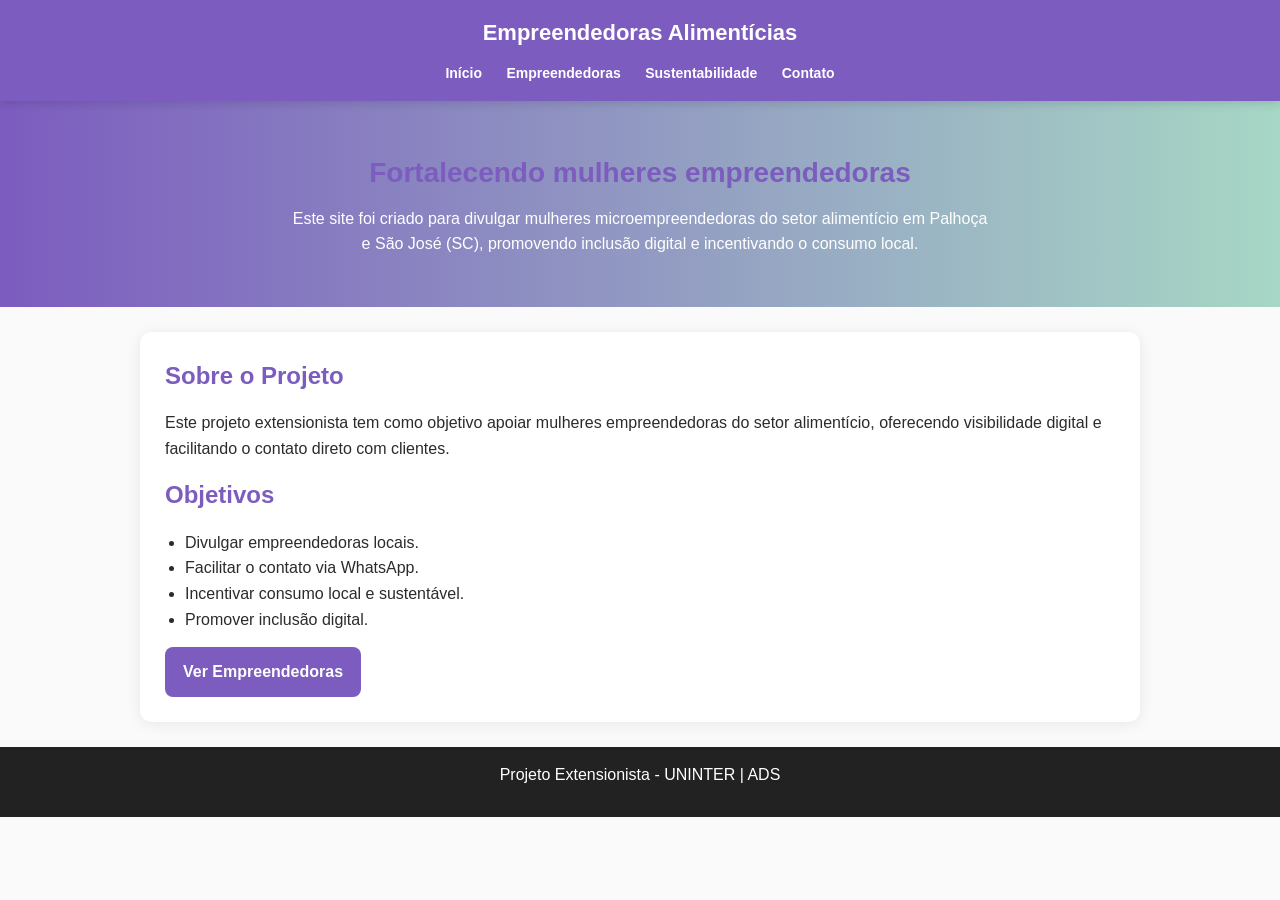
==== index.html @ 8522b063 "Começando o trabalho final da faculdade de ADS, atividade extensionista, parte final." ====
<!DOCTYPE html>
<!-- Declaração do HTML5 -->

<html lang="pt-BR">
<!-- Define o idioma do site como português do Brasil -->

<head>
    <meta charset="UTF-8">
    <!-- Permite caracteres especiais como ç, ã, é -->

    <meta name="viewport" content="width=device-width, initial-scale=1.0">
    <!-- Responsividade: adapta o site para celular -->

    <title>Empreendedoras Alimentícias</title>
    <!-- Título exibido na aba do navegador -->

    <link rel="stylesheet" href="css/style.css">
    <!-- Importa o arquivo CSS principal -->
</head>

<body>
    <!-- Corpo do site -->

    <!-- ======================================================
         CABEÇALHO DO SITE (HEADER)
         Contém o nome do site e o menu de navegação
    ======================================================= -->
    <header>
        <h1>Empreendedoras Alimentícias</h1>

        <nav>
            <!-- Links para navegar entre as páginas -->
            <a href="index.html">Início</a>
            <a href="empreendedoras.html">Empreendedoras</a>
            <a href="sustentabilidade.html">Sustentabilidade</a>
            <a href="contato.html">Contato</a>
        </nav>
    </header>

    <!-- ======================================================
         BANNER PRINCIPAL
         Seção inicial com destaque visual
    ======================================================= -->
    <section class="banner">
        <h2>Fortalecendo mulheres empreendedoras</h2>

        <p>
            Este site foi criado para divulgar mulheres microempreendedoras do setor alimentício em Palhoça e São José (SC),
            promovendo inclusão digital e incentivando o consumo local.
        </p>
    </section>

    <!-- ======================================================
         CONTEÚDO PRINCIPAL
         Container branco central com informações do projeto
    ======================================================= -->
    <main class="container">

        <h2>Sobre o Projeto</h2>

        <p>
            Este projeto extensionista tem como objetivo apoiar mulheres empreendedoras do setor alimentício,
            oferecendo visibilidade digital e facilitando o contato direto com clientes.
        </p>

        <h2>Objetivos</h2>

        <ul>
            <li>Divulgar empreendedoras locais.</li>
            <li>Facilitar o contato via WhatsApp.</li>
            <li>Incentivar consumo local e sustentável.</li>
            <li>Promover inclusão digital.</li>
        </ul>

        <!-- Botão que leva para a página de empreendedoras -->
        <a class="button" href="empreendedoras.html">
            Ver Empreendedoras
        </a>

    </main>

    <!-- ======================================================
         RODAPÉ
    ======================================================= -->
    <footer>
        <p>Projeto Extensionista - UNINTER | ADS</p>
    </footer>

    <!-- ======================================================
         BOTÃO VOLTAR AO TOPO
         Controlado pelo JavaScript
    ======================================================= -->
    <button id="btnTopo">↑</button>

    <!-- Importa o JavaScript do projeto -->
    <script src="js/script.js"></script>

</body>

</html>
---- css/style.css ----
/* ======================================================
   ARQUIVO: style.css
   PROJETO: Empreendedoras Alimentícias
   OBJETIVO: Definir layout, cores e responsividade do site
   TEMA: Clean / Pastel Feminino (Lilás + Menta)
====================================================== */


/* ======================================================
   1) RESET GLOBAL
====================================================== */
* {
    margin: 0;
    padding: 0;
    box-sizing: border-box;
}


/* ======================================================
   2) ESTILO GERAL DO SITE (BODY)
====================================================== */
body {
    font-family: Arial, sans-serif;
    background-color: #FAFAFA; /* fundo claro */
    color: #2B2B2B; /* texto escuro para boa leitura */
    line-height: 1.6;
}


/* ======================================================
   3) CABEÇALHO (HEADER) E MENU (NAV)
====================================================== */
header {
    background-color: #7C5CBF; /* lilás elegante */
    padding: 15px 20px;

    position: sticky;
    top: 0;
    z-index: 1000;

    box-shadow: 0px 2px 10px rgba(0,0,0,0.15);
}

header h1 {
    text-align: center;
    color: white;
    font-size: 22px;
    margin-bottom: 10px;
}

nav {
    text-align: center;
}

nav a {
    color: white;
    text-decoration: none;
    font-weight: bold;
    margin: 0 10px;
    font-size: 14px;
}

nav a:hover {
    text-decoration: underline;
}


/* ======================================================
   4) BANNER PRINCIPAL
====================================================== */
.banner {
    background: linear-gradient(to right, #7C5CBF, #A7D7C5); /* lilás + menta */
    padding: 50px 20px;
    text-align: center;
    color: white;
}

.banner h2 {
    font-size: 28px;
    margin-bottom: 10px;
}

.banner p {
    font-size: 16px;
    max-width: 700px;
    margin: auto;
}


/* ======================================================
   5) CONTAINER PADRÃO
====================================================== */
.container {
    width: 90%;
    max-width: 1000px;
    margin: 25px auto;
    background: white;
    padding: 25px;
    border-radius: 12px;

    box-shadow: 0px 2px 15px rgba(0,0,0,0.08);
}


/* ======================================================
   6) TIPOGRAFIA PADRÃO
====================================================== */
h2 {
    margin-bottom: 15px;
    color: #7C5CBF; /* lilás */
}

p {
    margin-bottom: 15px;
}

ul {
    margin-left: 20px;
    margin-bottom: 15px;
}


/* ======================================================
   7) BOTÕES PADRÃO
====================================================== */
.button {
    display: inline-block;
    background-color: #7C5CBF; /* lilás */
    color: white;
    padding: 12px 18px;
    border-radius: 8px;
    text-decoration: none;
    font-weight: bold;
    transition: 0.3s;
}

.button:hover {
    background-color: #5f44a0; /* lilás mais escuro */
    transform: scale(1.03);
}


/* ======================================================
   8) CARDS DE EMPREENDEDORAS
====================================================== */
.cards {
    display: grid;
    grid-template-columns: 1fr 1fr;
    gap: 15px;
}

.card {
    background: #fff;
    border-radius: 12px;
    padding: 18px;
    border: 1px solid #eee;

    box-shadow: 0px 2px 12px rgba(0,0,0,0.08);
    transition: 0.3s;
}

.card:hover {
    transform: translateY(-3px);
}

.card h3 {
    color: #333;
    margin-bottom: 8px;
}

.card p {
    margin-bottom: 6px;
    font-size: 14px;
}


/* ======================================================
   9) IMAGENS DOS CARDS
====================================================== */
.card img {
    width: 100%;
    height: 180px;
    object-fit: cover;
    border-radius: 10px;
    margin-bottom: 10px;
}


/* ======================================================
   10) INFORMAÇÕES COM ÍCONES (📍 📞 🍰)
====================================================== */
.info {
    display: flex;
    align-items: center;
    gap: 8px;
    font-size: 14px;
    margin-bottom: 6px;
}


/* ======================================================
   11) AJUSTE DO BOTÃO DENTRO DO CARD
====================================================== */
.card .button {
    margin-top: 12px;
    width: 100%;
    text-align: center;
}


/* ======================================================
   12) SELECT / INPUTS / TEXTAREA (FORMULÁRIOS)
====================================================== */
select, input, textarea {
    width: 100%;
    padding: 10px;
    border-radius: 8px;
    border: 1px solid #ccc;
    margin-top: 5px;
    font-size: 14px;
}

form {
    margin-top: 20px;
}

textarea {
    resize: none;
}

#mensagemSucesso {
    margin-top: 15px;
    font-weight: bold;
    color: green;
}


/* ======================================================
   13) BOTÃO VOLTAR AO TOPO
====================================================== */
#btnTopo {
    position: fixed;
    bottom: 20px;
    right: 20px;

    background: #7C5CBF; /* lilás */
    color: white;
    border: none;

    padding: 12px 14px;
    border-radius: 50%;

    cursor: pointer;
    font-size: 16px;

    display: none;

    box-shadow: 0px 2px 10px rgba(0,0,0,0.2);
}

#btnTopo:hover {
    background: #5f44a0;
}


/* ======================================================
   14) RODAPÉ (FOOTER)
====================================================== */
footer {
    background: #222;
    color: white;
    text-align: center;
    padding: 15px;
    margin-top: 25px;
}


/* ======================================================
   15) RESPONSIVIDADE (CELULAR)
====================================================== */
@media (max-width: 768px) {

    .cards {
        grid-template-columns: 1fr;
    }

    nav a {
        display: inline-block;
        margin: 8px;
    }
}
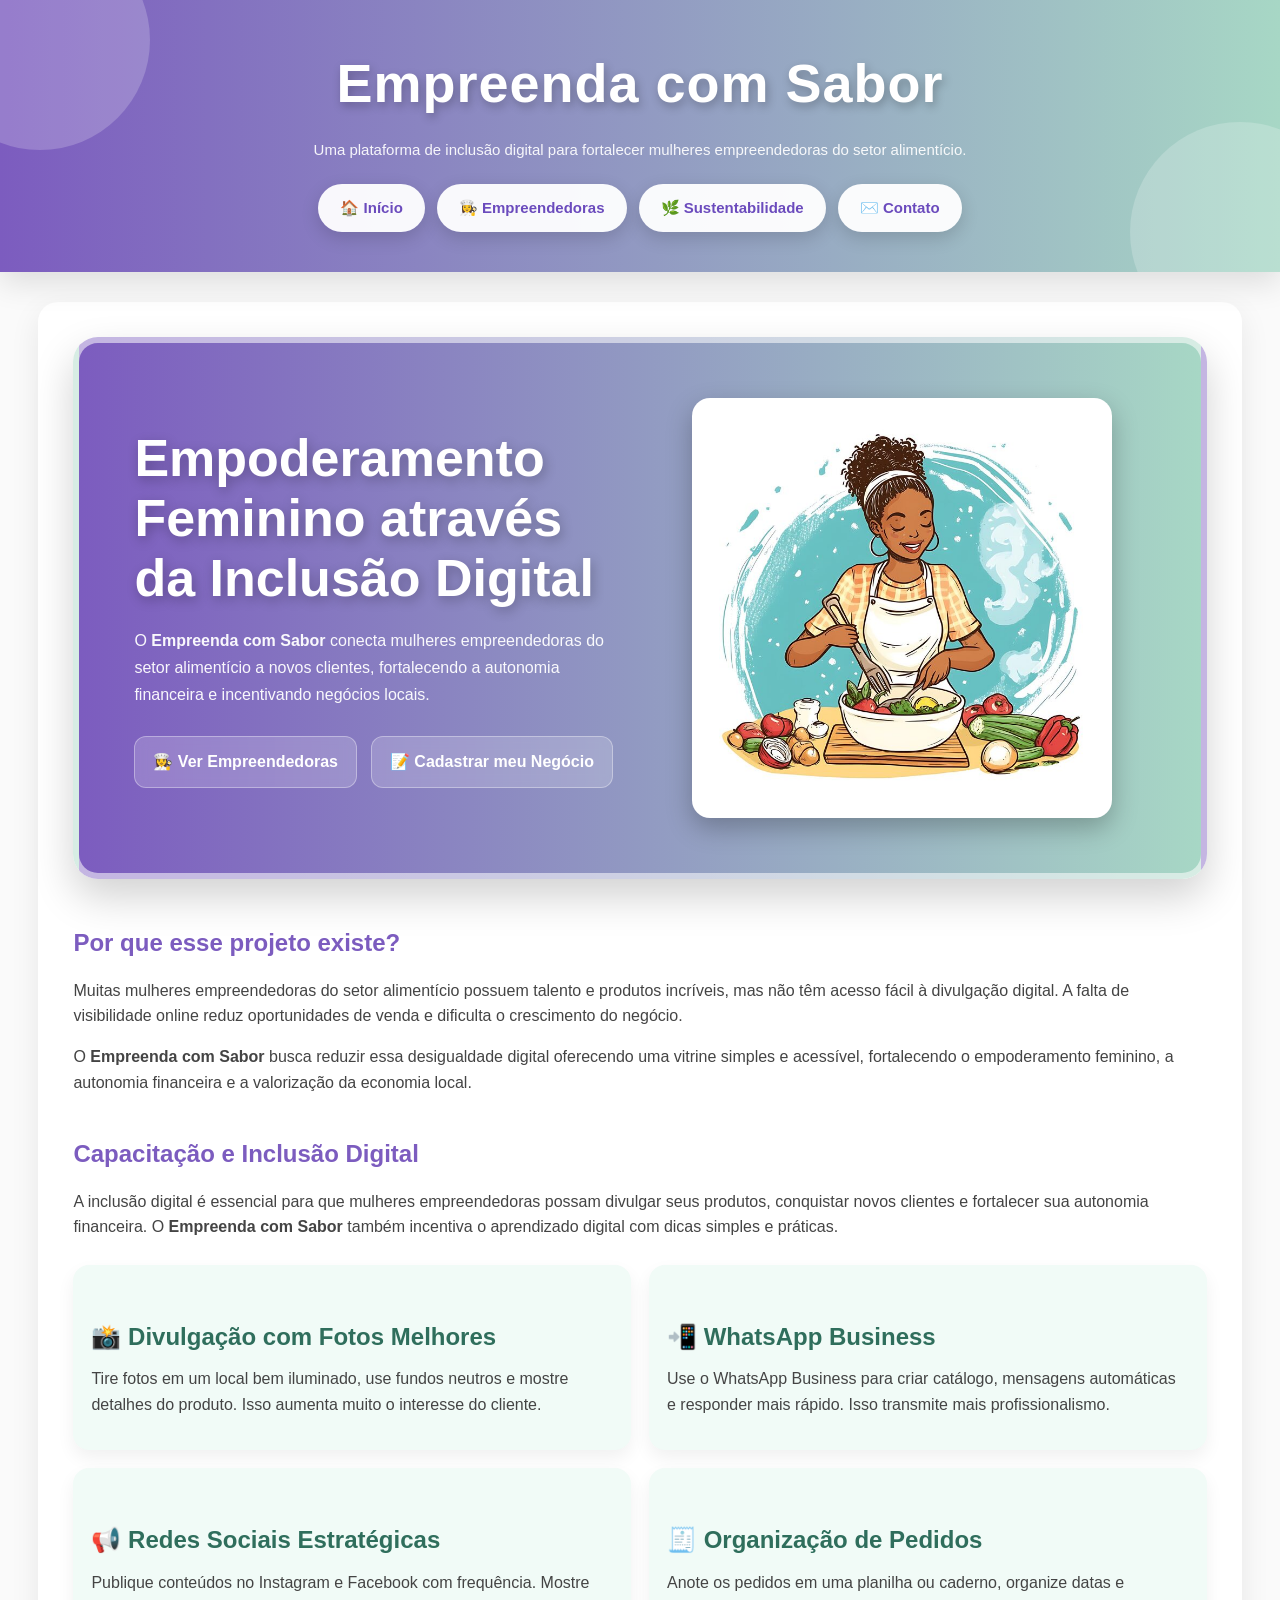
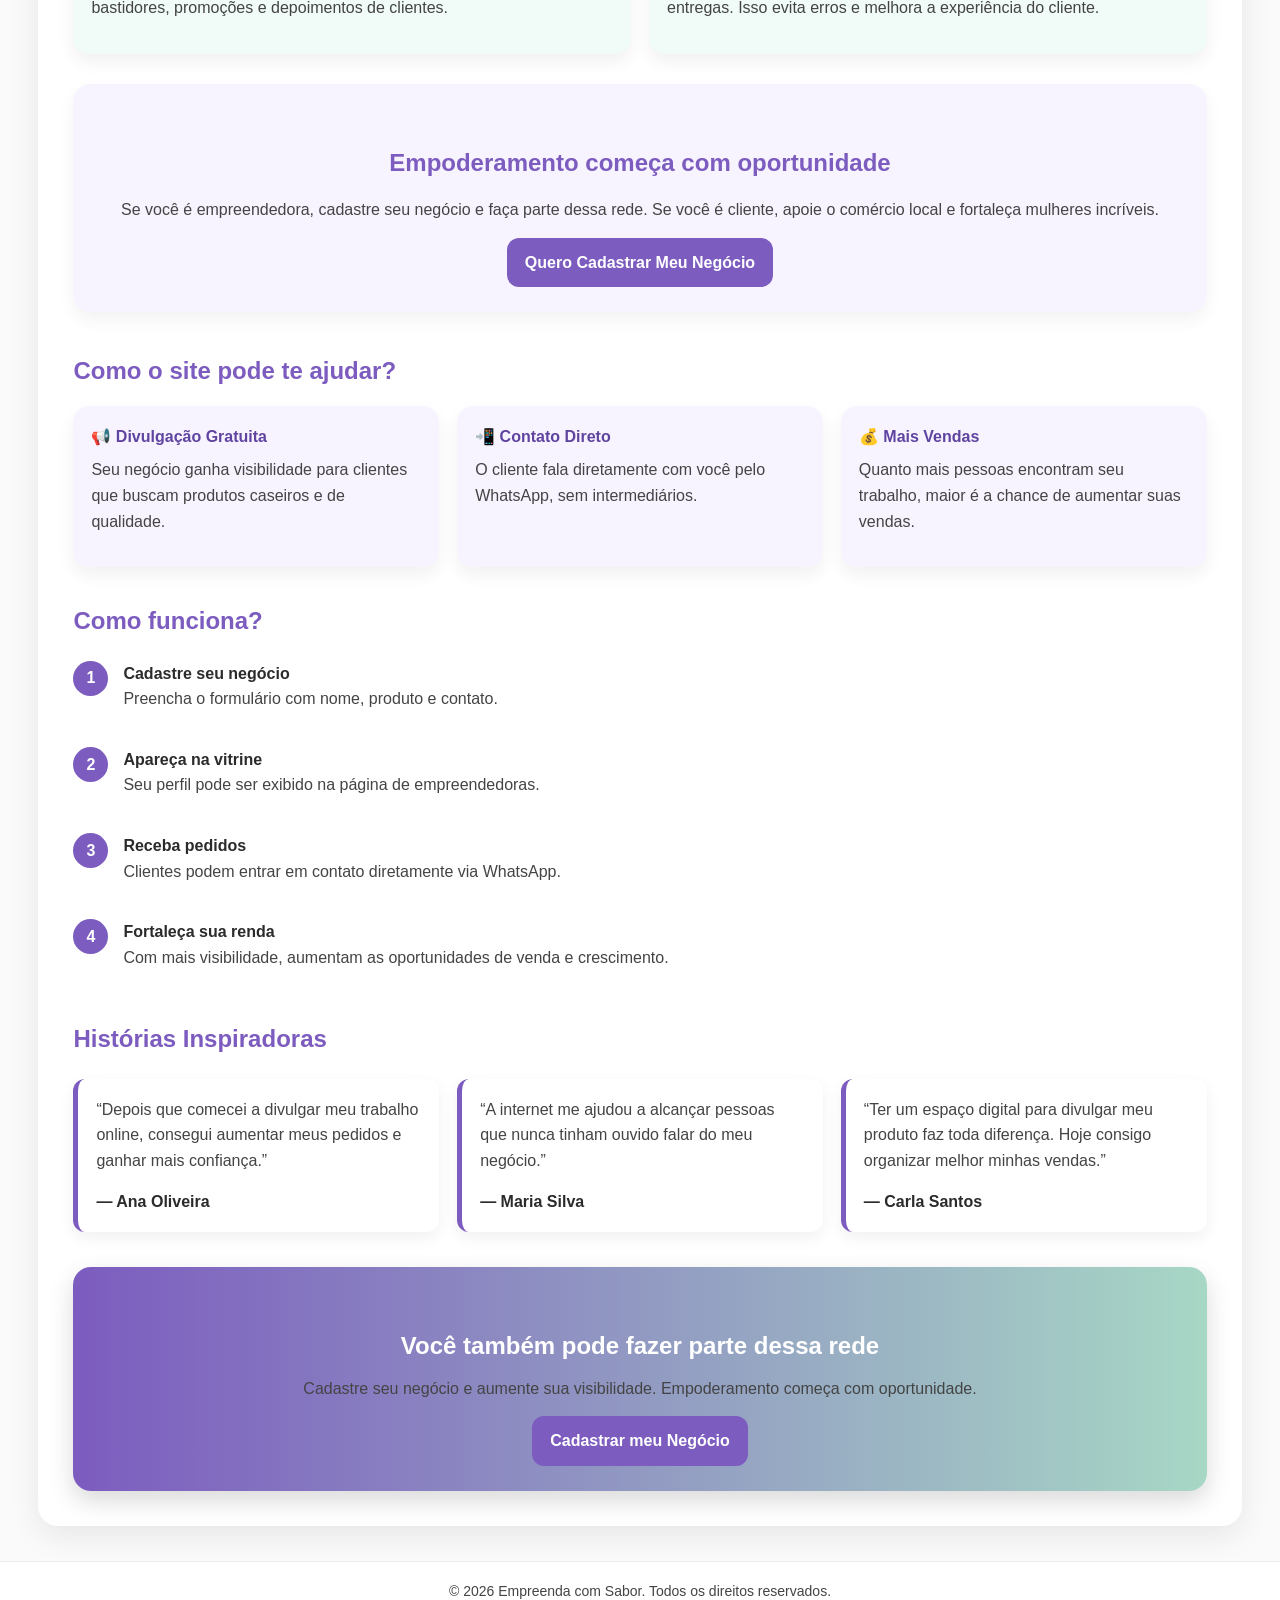
==== commit c304509f: "Atualização do código inteiro" ====
--- a/index.html
+++ b/index.html
@@ -1,98 +1,322 @@
 <!DOCTYPE html>
-<!-- Declaração do HTML5 -->
+<!-- ======================================================
+     ARQUIVO: index.html
+     PROJETO: Empreenda com Sabor
+     OBJETIVO: Página inicial do site
+====================================================== -->
 
 <html lang="pt-BR">
-<!-- Define o idioma do site como português do Brasil -->
 
 <head>
     <meta charset="UTF-8">
-    <!-- Permite caracteres especiais como ç, ã, é -->
+    <!-- Permite acentos e caracteres especiais -->
 
     <meta name="viewport" content="width=device-width, initial-scale=1.0">
-    <!-- Responsividade: adapta o site para celular -->
-
-    <title>Empreendedoras Alimentícias</title>
-    <!-- Título exibido na aba do navegador -->
-
+    <!-- Responsividade -->
+
+    <title>Empreenda com Sabor</title>
+
+    <!-- Importa o CSS principal -->
     <link rel="stylesheet" href="css/style.css">
-    <!-- Importa o arquivo CSS principal -->
 </head>
 
 <body>
-    <!-- Corpo do site -->
 
     <!-- ======================================================
-         CABEÇALHO DO SITE (HEADER)
-         Contém o nome do site e o menu de navegação
-    ======================================================= -->
-    <header>
-        <h1>Empreendedoras Alimentícias</h1>
-
-        <nav>
-            <!-- Links para navegar entre as páginas -->
-            <a href="index.html">Início</a>
-            <a href="empreendedoras.html">Empreendedoras</a>
-            <a href="sustentabilidade.html">Sustentabilidade</a>
-            <a href="contato.html">Contato</a>
-        </nav>
+         HEADER MODERNO (IGUAL PROTÓTIPO)
+    ======================================================= -->
+    <header class="top-header">
+
+        <div class="header-content">
+
+            <!-- Logo + subtítulo -->
+            <div class="logo-area">
+                <h1>Empreenda com Sabor</h1>
+                <p>Uma plataforma de inclusão digital para fortalecer mulheres empreendedoras do setor alimentício.</p>
+            </div>
+
+            <!-- Menu em botões brancos com ícones -->
+            <nav class="menu">
+                <a href="index.html"><span>🏠</span> Início</a>
+                <a href="empreendedoras.html"><span>👩‍🍳</span> Empreendedoras</a>
+                <a href="sustentabilidade.html"><span>🌿</span> Sustentabilidade</a>
+                <a href="contato.html"><span>✉️</span> Contato</a>
+            </nav>
+
+        </div>
+
     </header>
 
+
     <!-- ======================================================
-         BANNER PRINCIPAL
-         Seção inicial com destaque visual
-    ======================================================= -->
-    <section class="banner">
-        <h2>Fortalecendo mulheres empreendedoras</h2>
-
-        <p>
-            Este site foi criado para divulgar mulheres microempreendedoras do setor alimentício em Palhoça e São José (SC),
-            promovendo inclusão digital e incentivando o consumo local.
-        </p>
-    </section>
+         CONTEÚDO PRINCIPAL DA HOME
+    ======================================================= -->
+    <main class="container">
+
+        <!-- ======================================================
+             HERO PRINCIPAL (DEGRADÊ + TEXTO + IMAGEM)
+        ======================================================= -->
+        <section class="hero-index">
+
+            <div class="hero-index-text">
+
+                <h2>Empoderamento Feminino através da Inclusão Digital</h2>
+
+                <p>
+                    O <strong>Empreenda com Sabor</strong> conecta mulheres empreendedoras do setor alimentício
+                    a novos clientes, fortalecendo a autonomia financeira e incentivando negócios locais.
+                </p>
+
+                <!-- Botões padronizados (mesmo estilo) -->
+                <div class="hero-buttons">
+                    <a class="btn" href="empreendedoras.html">👩‍🍳 Ver Empreendedoras</a>
+                    <a class="btn" href="contato.html">📝 Cadastrar meu Negócio</a>
+                </div>
+
+            </div>
+
+            <div class="hero-index-image">
+                <img src="img/hero.jpg" alt="Mulher empreendedora na cozinha">
+            </div>
+
+        </section>
+
+
+        <!-- ======================================================
+             BLOCO DE CONTEÚDO COMPLETO (TEXTO + SEÇÕES)
+        ======================================================= -->
+        <section class="hero">
+
+            <div class="hero-content">
+
+                <h3>Por que esse projeto existe?</h3>
+
+                <p>
+                    Muitas mulheres empreendedoras do setor alimentício possuem talento e produtos incríveis,
+                    mas não têm acesso fácil à divulgação digital. A falta de visibilidade online reduz oportunidades
+                    de venda e dificulta o crescimento do negócio.
+                </p>
+
+                <p>
+                    O <strong>Empreenda com Sabor</strong> busca reduzir essa desigualdade digital oferecendo uma
+                    vitrine simples
+                    e acessível, fortalecendo o empoderamento feminino, a autonomia financeira e a valorização da
+                    economia local.
+                </p>
+
+
+
+                <!-- ======================================================
+     SEÇÃO: INCLUSÃO DIGITAL E CAPACITAÇÃO
+     Objetivo: reforçar o impacto social do projeto
+====================================================== -->
+                <section class="digital-section">
+
+                    <h2>Capacitação e Inclusão Digital</h2>
+
+                    <p class="section-description">
+                        A inclusão digital é essencial para que mulheres empreendedoras possam divulgar seus produtos,
+                        conquistar novos clientes e fortalecer sua autonomia financeira. O <strong>Empreenda com
+                            Sabor</strong>
+                        também incentiva o aprendizado digital com dicas simples e práticas.
+                    </p>
+
+                    <!-- ======================================================
+         GRID DE CARDS COM DICAS DIGITAIS
+    ======================================================= -->
+                    <div class="digital-cards">
+
+                        <!-- CARD 1 -->
+                        <div class="digital-card">
+                            <h3>📸 Divulgação com Fotos Melhores</h3>
+                            <p>
+                                Tire fotos em um local bem iluminado, use fundos neutros e mostre detalhes do produto.
+                                Isso aumenta muito o interesse do cliente.
+                            </p>
+                        </div>
+
+                        <!-- CARD 2 -->
+                        <div class="digital-card">
+                            <h3>📲 WhatsApp Business</h3>
+                            <p>
+                                Use o WhatsApp Business para criar catálogo, mensagens automáticas e responder mais
+                                rápido.
+                                Isso transmite mais profissionalismo.
+                            </p>
+                        </div>
+
+                        <!-- CARD 3 -->
+                        <div class="digital-card">
+                            <h3>📢 Redes Sociais Estratégicas</h3>
+                            <p>
+                                Publique conteúdos no Instagram e Facebook com frequência.
+                                Mostre bastidores, promoções e depoimentos de clientes.
+                            </p>
+                        </div>
+
+                        <!-- CARD 4 -->
+                        <div class="digital-card">
+                            <h3>🧾 Organização de Pedidos</h3>
+                            <p>
+                                Anote os pedidos em uma planilha ou caderno, organize datas e entregas.
+                                Isso evita erros e melhora a experiência do cliente.
+                            </p>
+                        </div>
+
+                    </div>
+
+                    <!-- ======================================================
+         CHAMADA PARA AÇÃO
+    ======================================================= -->
+                    <div class="digital-cta">
+                        <h3>Empoderamento começa com oportunidade</h3>
+
+                        <p>
+                            Se você é empreendedora, cadastre seu negócio e faça parte dessa rede.
+                            Se você é cliente, apoie o comércio local e fortaleça mulheres incríveis.
+                        </p>
+
+                        <a href="contato.html" class="btn">Quero Cadastrar Meu Negócio</a>
+                    </div>
+
+                </section>
+
+
+                <!-- ======================================================
+                     BENEFÍCIOS
+                ======================================================= -->
+                <h3>Como o site pode te ajudar?</h3>
+
+                <div class="info-cards">
+
+                    <div class="info-card">
+                        <h4>📢 Divulgação Gratuita</h4>
+                        <p>Seu negócio ganha visibilidade para clientes que buscam produtos caseiros e de qualidade.</p>
+                    </div>
+
+                    <div class="info-card">
+                        <h4>📲 Contato Direto</h4>
+                        <p>O cliente fala diretamente com você pelo WhatsApp, sem intermediários.</p>
+                    </div>
+
+                    <div class="info-card">
+                        <h4>💰 Mais Vendas</h4>
+                        <p>Quanto mais pessoas encontram seu trabalho, maior é a chance de aumentar suas vendas.</p>
+                    </div>
+
+                </div>
+
+
+                <!-- ======================================================
+                     PASSO A PASSO
+                ======================================================= -->
+                <h3>Como funciona?</h3>
+
+                <div class="steps">
+
+                    <div class="step">
+                        <span class="step-number">1</span>
+                        <div>
+                            <h4>Cadastre seu negócio</h4>
+                            <p>Preencha o formulário com nome, produto e contato.</p>
+                        </div>
+                    </div>
+
+                    <div class="step">
+                        <span class="step-number">2</span>
+                        <div>
+                            <h4>Apareça na vitrine</h4>
+                            <p>Seu perfil pode ser exibido na página de empreendedoras.</p>
+                        </div>
+                    </div>
+
+                    <div class="step">
+                        <span class="step-number">3</span>
+                        <div>
+                            <h4>Receba pedidos</h4>
+                            <p>Clientes podem entrar em contato diretamente via WhatsApp.</p>
+                        </div>
+                    </div>
+
+                    <div class="step">
+                        <span class="step-number">4</span>
+                        <div>
+                            <h4>Fortaleça sua renda</h4>
+                            <p>Com mais visibilidade, aumentam as oportunidades de venda e crescimento.</p>
+                        </div>
+                    </div>
+
+                </div>
+
+
+                <!-- ======================================================
+                     DEPOIMENTOS
+                ======================================================= -->
+                <h3>Histórias Inspiradoras</h3>
+
+                <div class="testimonials">
+
+                    <div class="testimonial">
+                        <p>
+                            “Depois que comecei a divulgar meu trabalho online, consegui aumentar meus pedidos e ganhar
+                            mais confiança.”
+                        </p>
+                        <strong>— Ana Oliveira</strong>
+                    </div>
+
+                    <div class="testimonial">
+                        <p>
+                            “A internet me ajudou a alcançar pessoas que nunca tinham ouvido falar do meu negócio.”
+                        </p>
+                        <strong>— Maria Silva</strong>
+                    </div>
+
+                    <div class="testimonial">
+                        <p>
+                            “Ter um espaço digital para divulgar meu produto faz toda diferença. Hoje consigo organizar
+                            melhor minhas vendas.”
+                        </p>
+                        <strong>— Carla Santos</strong>
+                    </div>
+
+                </div>
+
+
+                <!-- ======================================================
+                     CTA FINAL
+                ======================================================= -->
+                <div class="cta">
+
+                    <h3>Você também pode fazer parte dessa rede</h3>
+
+                    <p>
+                        Cadastre seu negócio e aumente sua visibilidade.
+                        Empoderamento começa com oportunidade.
+                    </p>
+
+                    <a class="btn" href="contato.html">Cadastrar meu Negócio</a>
+
+                </div>
+
+            </div>
+
+        </section>
+
+    </main>
+
 
     <!-- ======================================================
-         CONTEÚDO PRINCIPAL
-         Container branco central com informações do projeto
-    ======================================================= -->
-    <main class="container">
-
-        <h2>Sobre o Projeto</h2>
-
-        <p>
-            Este projeto extensionista tem como objetivo apoiar mulheres empreendedoras do setor alimentício,
-            oferecendo visibilidade digital e facilitando o contato direto com clientes.
-        </p>
-
-        <h2>Objetivos</h2>
-
-        <ul>
-            <li>Divulgar empreendedoras locais.</li>
-            <li>Facilitar o contato via WhatsApp.</li>
-            <li>Incentivar consumo local e sustentável.</li>
-            <li>Promover inclusão digital.</li>
-        </ul>
-
-        <!-- Botão que leva para a página de empreendedoras -->
-        <a class="button" href="empreendedoras.html">
-            Ver Empreendedoras
-        </a>
-
-    </main>
-
-    <!-- ======================================================
-         RODAPÉ
-    ======================================================= -->
-    <footer>
-        <p>Projeto Extensionista - UNINTER | ADS</p>
+         RODAPÉ PADRÃO
+    ======================================================= -->
+    <footer class="site-footer">
+        <p>© 2026 Empreenda com Sabor. Todos os direitos reservados.</p>
     </footer>
 
-    <!-- ======================================================
-         BOTÃO VOLTAR AO TOPO
-         Controlado pelo JavaScript
-    ======================================================= -->
+
+    <!-- Botão voltar ao topo -->
     <button id="btnTopo">↑</button>
 
-    <!-- Importa o JavaScript do projeto -->
+    <!-- JavaScript -->
     <script src="js/script.js"></script>
 
 </body>
--- a/css/style.css
+++ b/css/style.css
@@ -1,8 +1,8 @@
 /* ======================================================
    ARQUIVO: style.css
-   PROJETO: Empreendedoras Alimentícias
-   OBJETIVO: Definir layout, cores e responsividade do site
-   TEMA: Clean / Pastel Feminino (Lilás + Menta)
+   PROJETO: Empreenda com Sabor
+   OBJETIVO: Estilo completo do site (layout, cores e responsividade)
+   TEMA: Feminino moderno (Lilás + Menta)
 ====================================================== */
 
 
@@ -17,101 +17,44 @@
 
 
 /* ======================================================
-   2) ESTILO GERAL DO SITE (BODY)
+   2) ESTILO GLOBAL DO SITE
 ====================================================== */
 body {
     font-family: Arial, sans-serif;
-    background-color: #FAFAFA; /* fundo claro */
-    color: #2B2B2B; /* texto escuro para boa leitura */
+    background-color: #FAFAFA;
+    color: #2B2B2B;
     line-height: 1.6;
 }
 
 
 /* ======================================================
-   3) CABEÇALHO (HEADER) E MENU (NAV)
-====================================================== */
-header {
-    background-color: #7C5CBF; /* lilás elegante */
-    padding: 15px 20px;
-
-    position: sticky;
-    top: 0;
-    z-index: 1000;
-
-    box-shadow: 0px 2px 10px rgba(0,0,0,0.15);
-}
-
-header h1 {
-    text-align: center;
-    color: white;
-    font-size: 22px;
-    margin-bottom: 10px;
-}
-
-nav {
-    text-align: center;
-}
-
-nav a {
-    color: white;
-    text-decoration: none;
-    font-weight: bold;
-    margin: 0 10px;
-    font-size: 14px;
-}
-
-nav a:hover {
-    text-decoration: underline;
-}
-
-
-/* ======================================================
-   4) BANNER PRINCIPAL
-====================================================== */
-.banner {
-    background: linear-gradient(to right, #7C5CBF, #A7D7C5); /* lilás + menta */
-    padding: 50px 20px;
-    text-align: center;
-    color: white;
-}
-
-.banner h2 {
-    font-size: 28px;
-    margin-bottom: 10px;
-}
-
-.banner p {
-    font-size: 16px;
-    max-width: 700px;
-    margin: auto;
-}
-
-
-/* ======================================================
-   5) CONTAINER PADRÃO
+   3) CONTAINER PADRÃO (ÁREA CENTRAL DO SITE)
 ====================================================== */
 .container {
-    width: 90%;
-    max-width: 1000px;
-    margin: 25px auto;
+    width: 94%;
+    max-width: 1300px;
+    margin: 30px auto;
+
     background: white;
-    padding: 25px;
-    border-radius: 12px;
-
-    box-shadow: 0px 2px 15px rgba(0,0,0,0.08);
-}
-
-
-/* ======================================================
-   6) TIPOGRAFIA PADRÃO
+    padding: 35px;
+
+    border-radius: 20px;
+
+    box-shadow: 0px 10px 30px rgba(0, 0, 0, 0.08);
+}
+
+
+/* ======================================================
+   4) TIPOGRAFIA PADRÃO
 ====================================================== */
 h2 {
     margin-bottom: 15px;
-    color: #7C5CBF; /* lilás */
+    color: #7C5CBF;
 }
 
 p {
     margin-bottom: 15px;
+    color: #444;
 }
 
 ul {
@@ -121,102 +64,420 @@
 
 
 /* ======================================================
-   7) BOTÕES PADRÃO
-====================================================== */
+   5) HEADER (CABEÇALHO) IGUAL AO PROTÓTIPO
+====================================================== */
+.top-header {
+    background: linear-gradient(to right, #7C5CBF, #A7D7C5);
+    padding: 40px 20px;
+
+    text-align: center;
+
+    position: relative;
+    overflow: hidden;
+
+    box-shadow: 0px 10px 30px rgba(0, 0, 0, 0.12);
+}
+
+/* ------------------------------------------------------
+   BOLAS DECORATIVAS NO FUNDO (IGUAL A IMAGEM)
+------------------------------------------------------ */
+.top-header::before {
+    content: "";
+    position: absolute;
+
+    width: 220px;
+    height: 220px;
+
+    top: -70px;
+    left: -70px;
+
+    background: rgba(255, 255, 255, 0.20);
+    border-radius: 50%;
+}
+
+.top-header::after {
+    content: "";
+    position: absolute;
+
+    width: 220px;
+    height: 220px;
+
+    bottom: -70px;
+    right: -70px;
+
+    background: rgba(255, 255, 255, 0.20);
+    border-radius: 50%;
+}
+
+/* ------------------------------------------------------
+   Área do logo/título do site
+------------------------------------------------------ */
+.logo-area h1 {
+    position: relative;
+    z-index: 2;
+
+    color: white;
+    font-size: 54px;
+    /* AQUI está o tamanho grande igual ao protótipo */
+    font-weight: bold;
+
+    margin-bottom: 12px;
+    letter-spacing: 1px;
+
+    text-shadow: 2px 4px 10px rgba(0, 0, 0, 0.25);
+}
+
+/* Subtítulo */
+.logo-area p {
+    position: relative;
+    z-index: 2;
+
+    font-size: 15px;
+    color: rgba(255, 255, 255, 0.92);
+
+    max-width: 780px;
+    margin: auto;
+    margin-bottom: 22px;
+}
+
+/* ------------------------------------------------------
+   MENU
+------------------------------------------------------ */
+.menu {
+    position: relative;
+    z-index: 2;
+
+    display: flex;
+    justify-content: center;
+    flex-wrap: wrap;
+    gap: 12px;
+}
+
+.menu a {
+    background: rgba(255, 255, 255, 0.95);
+    color: #6b4bbd;
+
+    text-decoration: none;
+    font-weight: bold;
+
+    padding: 12px 22px;
+    border-radius: 30px;
+
+    font-size: 15px;
+
+    box-shadow: 0px 6px 18px rgba(0, 0, 0, 0.15);
+
+    transition: 0.3s;
+}
+
+.menu a:hover {
+    background: rgba(255, 255, 255, 1);
+    transform: translateY(-2px);
+}
+
+
+/* ======================================================
+   6) BOTÕES PADRÃO DO SITE
+====================================================== */
+.btn,
 .button {
     display: inline-block;
-    background-color: #7C5CBF; /* lilás */
-    color: white;
+
+    background-color: #7C5CBF;
+    color: white;
+
     padding: 12px 18px;
-    border-radius: 8px;
+    border-radius: 12px;
+
     text-decoration: none;
     font-weight: bold;
+
+    border: none;
+    cursor: pointer;
+
     transition: 0.3s;
 }
 
+.btn:hover,
 .button:hover {
-    background-color: #5f44a0; /* lilás mais escuro */
+    background-color: #5f44a0;
     transform: scale(1.03);
 }
 
-
-/* ======================================================
-   8) CARDS DE EMPREENDEDORAS
+/* Botão secundário (outline) */
+.btn-outline,
+.button-outline {
+    display: inline-block;
+
+    padding: 12px 18px;
+    border-radius: 12px;
+
+    background: rgba(255, 255, 255, 0.18);
+    border: 1px solid rgba(255, 255, 255, 0.35);
+
+    color: white;
+    font-weight: bold;
+
+    text-decoration: none;
+    cursor: pointer;
+
+    transition: 0.3s;
+    backdrop-filter: blur(6px);
+}
+
+.btn-outline:hover,
+.button-outline:hover {
+    background: rgba(255, 255, 255, 0.28);
+    transform: scale(1.03);
+}
+
+
+/* ======================================================
+   7) HERO PRINCIPAL (EMPODERAMENTO FEMININO)
+   Mantém sombra atrás (efeito de profundidade)
+====================================================== */
+.hero-index {
+    background: linear-gradient(to right, #7C5CBF, #A7D7C5);
+    border-radius: 25px;
+    padding: 55px;
+
+    display: flex;
+    justify-content: space-between;
+    align-items: center;
+    gap: 35px;
+
+    color: white;
+
+    margin-bottom: 45px;
+
+    /* sombra principal */
+    box-shadow: 0px 18px 40px rgba(0, 0, 0, 0.18);
+
+    /* borda clara interna */
+    border: 6px solid rgba(255, 255, 255, 0.55);
+}
+
+/* Sombra extra atrás (igual a imagem) */
+.hero-index::before {
+    content: "";
+    position: absolute;
+}
+
+/* Texto do hero */
+.hero-index-text {
+    flex: 1;
+}
+
+.hero-index-text h2 {
+    font-size: 52px;
+    margin-bottom: 18px;
+    color: white;
+
+    line-height: 1.15;
+    text-shadow: 2px 4px 12px rgba(0, 0, 0, 0.25);
+}
+
+.hero-index-text p {
+    font-size: 16px;
+    line-height: 1.7;
+    margin-bottom: 28px;
+
+    color: rgba(255, 255, 255, 0.95);
+}
+
+/* Botões dentro do hero */
+.hero-buttons {
+    display: flex;
+    gap: 14px;
+    flex-wrap: wrap;
+}
+
+/* Ajuste para os dois botões ficarem iguais */
+.hero-buttons .btn,
+.hero-buttons .button {
+    background: rgba(255, 255, 255, 0.18);
+    border: 1px solid rgba(255, 255, 255, 0.35);
+    backdrop-filter: blur(6px);
+}
+
+.hero-buttons .btn:hover,
+.hero-buttons .button:hover {
+    background: rgba(255, 255, 255, 0.30);
+}
+
+/* Imagem do hero */
+.hero-index-image {
+    flex: 1;
+    display: flex;
+    justify-content: center;
+}
+
+.hero-index-image img {
+    width: 100%;
+    max-width: 420px;
+
+    border-radius: 18px;
+    object-fit: cover;
+
+    background: white;
+    padding: 10px;
+
+    box-shadow: 0px 10px 26px rgba(0, 0, 0, 0.25);
+}
+
+
+/* ======================================================
+   8) BANNER PADRÃO (PÁGINAS INTERNAS)
+====================================================== */
+.banner {
+    background: linear-gradient(to right, #7C5CBF, #A7D7C5);
+    padding: 40px 30px;
+    border-radius: 22px;
+
+    text-align: center;
+    color: white;
+
+    width: 100%;
+    box-shadow: 0px 12px 30px rgba(0, 0, 0, 0.12);
+
+    margin-bottom: 35px;
+}
+
+.banner h2 {
+    font-size: 32px;
+    margin-bottom: 10px;
+    color: white;
+}
+
+.banner p {
+    font-size: 16px;
+    max-width: 750px;
+    margin: auto;
+    color: rgba(255, 255, 255, 0.92);
+}
+
+.banner-highlights {
+    margin-top: 25px;
+
+    display: flex;
+    justify-content: center;
+    flex-wrap: wrap;
+    gap: 15px;
+}
+
+.banner-highlights span {
+    background: rgba(255, 255, 255, 0.20);
+    border: 1px solid rgba(255, 255, 255, 0.25);
+
+    padding: 10px 16px;
+    border-radius: 30px;
+
+    font-size: 14px;
+    font-weight: bold;
+
+    backdrop-filter: blur(6px);
+}
+
+
+/* ======================================================
+   9) CARDS PADRÃO
 ====================================================== */
 .cards {
     display: grid;
     grid-template-columns: 1fr 1fr;
-    gap: 15px;
+    gap: 18px;
 }
 
 .card {
-    background: #fff;
-    border-radius: 12px;
+    background: #ffffff;
+    border-radius: 14px;
     padding: 18px;
+
     border: 1px solid #eee;
 
-    box-shadow: 0px 2px 12px rgba(0,0,0,0.08);
+    box-shadow: 0px 6px 18px rgba(0, 0, 0, 0.08);
     transition: 0.3s;
 }
 
 .card:hover {
-    transform: translateY(-3px);
+    transform: translateY(-4px);
+    box-shadow: 0px 10px 22px rgba(0, 0, 0, 0.12);
 }
 
 .card h3 {
     color: #333;
-    margin-bottom: 8px;
+    margin-bottom: 10px;
 }
 
 .card p {
-    margin-bottom: 6px;
+    margin-bottom: 0;
     font-size: 14px;
-}
-
-
-/* ======================================================
-   9) IMAGENS DOS CARDS
-====================================================== */
+    color: #444;
+}
+
 .card img {
     width: 100%;
     height: 180px;
+
     object-fit: cover;
-    border-radius: 10px;
-    margin-bottom: 10px;
-}
-
-
-/* ======================================================
-   10) INFORMAÇÕES COM ÍCONES (📍 📞 🍰)
+    border-radius: 12px;
+
+    margin-bottom: 12px;
+}
+
+
+/* ======================================================
+   10) LINHAS COM ÍCONES
 ====================================================== */
 .info {
     display: flex;
     align-items: center;
     gap: 8px;
+
     font-size: 14px;
     margin-bottom: 6px;
 }
 
 
 /* ======================================================
-   11) AJUSTE DO BOTÃO DENTRO DO CARD
-====================================================== */
+   11) BOTÃO DENTRO DOS CARDS
+====================================================== */
+.card .btn,
 .card .button {
-    margin-top: 12px;
     width: 100%;
     text-align: center;
-}
-
-
-/* ======================================================
-   12) SELECT / INPUTS / TEXTAREA (FORMULÁRIOS)
-====================================================== */
-select, input, textarea {
+    margin-top: 12px;
+}
+
+
+/* ======================================================
+   12) IMAGEM PRINCIPAL SUSTENTABILIDADE
+====================================================== */
+.img-sustentabilidade {
     width: 100%;
-    padding: 10px;
-    border-radius: 8px;
+    max-width: 900px;
+
+    display: block;
+    margin: 25px auto;
+
+    border-radius: 18px;
+    box-shadow: 0px 8px 22px rgba(0, 0, 0, 0.10);
+}
+
+
+/* ======================================================
+   13) FORMULÁRIOS
+====================================================== */
+select,
+input,
+textarea {
+    width: 100%;
+    padding: 12px;
+
+    border-radius: 12px;
     border: 1px solid #ccc;
-    margin-top: 5px;
+
+    margin-top: 6px;
     font-size: 14px;
 }
 
@@ -236,14 +497,14 @@
 
 
 /* ======================================================
-   13) BOTÃO VOLTAR AO TOPO
+   14) BOTÃO VOLTAR AO TOPO
 ====================================================== */
 #btnTopo {
     position: fixed;
     bottom: 20px;
     right: 20px;
 
-    background: #7C5CBF; /* lilás */
+    background: #7C5CBF;
     color: white;
     border: none;
 
@@ -255,7 +516,7 @@
 
     display: none;
 
-    box-shadow: 0px 2px 10px rgba(0,0,0,0.2);
+    box-shadow: 0px 4px 14px rgba(0, 0, 0, 0.20);
 }
 
 #btnTopo:hover {
@@ -264,28 +525,250 @@
 
 
 /* ======================================================
-   14) RODAPÉ (FOOTER)
-====================================================== */
-footer {
-    background: #222;
-    color: white;
+   RODAPÉ (FOOTER) - PROFISSIONAL
+====================================================== */
+.site-footer {
+    background: #ffffff;
     text-align: center;
-    padding: 15px;
-    margin-top: 25px;
-}
-
-
-/* ======================================================
-   15) RESPONSIVIDADE (CELULAR)
+
+    padding: 18px 12px;
+    margin-top: 35px;
+
+    border-top: 1px solid rgba(0,0,0,0.08);
+
+    font-size: 14px;
+    color: #555;
+}
+
+.site-footer p {
+    margin: 0;
+}
+
+/* ======================================================
+   HERO CONTENT (BLOCO INTERNO DO INDEX)
+====================================================== */
+.hero {
+    margin-top: 30px;
+}
+
+.hero-content h3 {
+    font-size: 24px;
+    margin-top: 35px;
+    margin-bottom: 15px;
+    color: #7C5CBF;
+}
+
+/* ======================================================
+   INFO CARDS (BENEFÍCIOS)
+====================================================== */
+.info-cards {
+    display: grid;
+    grid-template-columns: repeat(3, 1fr);
+    gap: 18px;
+    margin-bottom: 30px;
+}
+
+.info-card {
+    background: #F8F4FF;
+    border-radius: 16px;
+    padding: 18px;
+    box-shadow: 0px 8px 18px rgba(0, 0, 0, 0.06);
+    transition: 0.3s;
+}
+
+.info-card:hover {
+    transform: translateY(-4px);
+}
+
+.info-card h4 {
+    margin-bottom: 8px;
+    color: #5f44a0;
+}
+
+/* ======================================================
+   DIGITAL SECTION (CAPACITAÇÃO)
+====================================================== */
+.digital-section {
+    margin-top: 40px;
+    margin-bottom: 40px;
+}
+
+.section-description {
+    margin-bottom: 25px;
+}
+
+.digital-cards {
+    display: grid;
+    grid-template-columns: repeat(2, 1fr);
+    gap: 18px;
+}
+
+.digital-card {
+    background: #F1FBF7;
+    padding: 18px;
+    border-radius: 16px;
+    box-shadow: 0px 8px 18px rgba(0, 0, 0, 0.06);
+    transition: 0.3s;
+}
+
+.digital-card:hover {
+    transform: translateY(-4px);
+}
+
+.digital-card h3 {
+    margin-bottom: 10px;
+    color: #2f6e5c;
+}
+
+.digital-cta {
+    margin-top: 30px;
+    background: #F8F4FF;
+    padding: 25px;
+    border-radius: 18px;
+    text-align: center;
+    box-shadow: 0px 8px 18px rgba(0, 0, 0, 0.05);
+}
+
+/* ======================================================
+   PASSO A PASSO
+====================================================== */
+.steps {
+    margin-top: 20px;
+}
+
+.step {
+    display: flex;
+    align-items: flex-start;
+    gap: 15px;
+    margin-bottom: 20px;
+}
+
+.step-number {
+    background: #7C5CBF;
+    color: white;
+    width: 35px;
+    height: 35px;
+    border-radius: 50%;
+    display: flex;
+    align-items: center;
+    justify-content: center;
+    font-weight: bold;
+}
+
+/* ======================================================
+   DEPOIMENTOS
+====================================================== */
+.testimonials {
+    display: grid;
+    grid-template-columns: repeat(3, 1fr);
+    gap: 18px;
+    margin-top: 20px;
+}
+
+.testimonial {
+    background: #ffffff;
+    border-left: 5px solid #7C5CBF;
+    padding: 18px;
+    border-radius: 12px;
+    box-shadow: 0px 6px 16px rgba(0, 0, 0, 0.06);
+}
+
+/* ======================================================
+   CTA FINAL
+====================================================== */
+.cta {
+    margin-top: 35px;
+    padding: 25px;
+    background: linear-gradient(to right, #7C5CBF, #A7D7C5);
+    border-radius: 18px;
+    color: white;
+    text-align: center;
+    box-shadow: 0px 10px 25px rgba(0, 0, 0, 0.15);
+}
+
+.cta h3 {
+    color: white;
+    margin-bottom: 10px;
+}
+
+/* ======================================================
+   SUSTENTABILIDADE NA PRÁTICA
+====================================================== */
+.sustentabilidade-pratica {
+    margin-top: 40px;
+    margin-bottom: 40px;
+}
+
+.subtext {
+    margin-bottom: 25px;
+}
+
+.pratica-cards {
+    display: grid;
+    grid-template-columns: repeat(3, 1fr);
+    gap: 18px;
+}
+
+.pratica-card {
+    background: #F1FBF7;
+    padding: 18px;
+    border-radius: 16px;
+    box-shadow: 0px 8px 18px rgba(0, 0, 0, 0.06);
+    transition: 0.3s;
+}
+
+.pratica-card:hover {
+    transform: translateY(-4px);
+}
+
+.pratica-card h3 {
+    margin-bottom: 10px;
+    color: #2f6e5c;
+}
+
+/* ======================================================
+   16) RESPONSIVIDADE (CELULAR)
 ====================================================== */
 @media (max-width: 768px) {
+
+    .info-cards,
+    .digital-cards,
+    .testimonials,
+    .pratica-cards {
+        grid-template-columns: 1fr;
+    }
+
+    .container {
+        padding: 25px;
+    }
+
+    .logo-area h1 {
+        font-size: 34px;
+    }
+
+    .hero-index {
+        flex-direction: column;
+        text-align: center;
+        padding: 35px;
+    }
+
+    .hero-index-text h2 {
+        font-size: 32px;
+    }
+
+    .hero-buttons {
+        justify-content: center;
+    }
 
     .cards {
         grid-template-columns: 1fr;
     }
 
-    nav a {
-        display: inline-block;
-        margin: 8px;
+    .banner h2 {
+        font-size: 26px;
+    }
+
+    .img-sustentabilidade {
+        max-width: 100%;
     }
 }
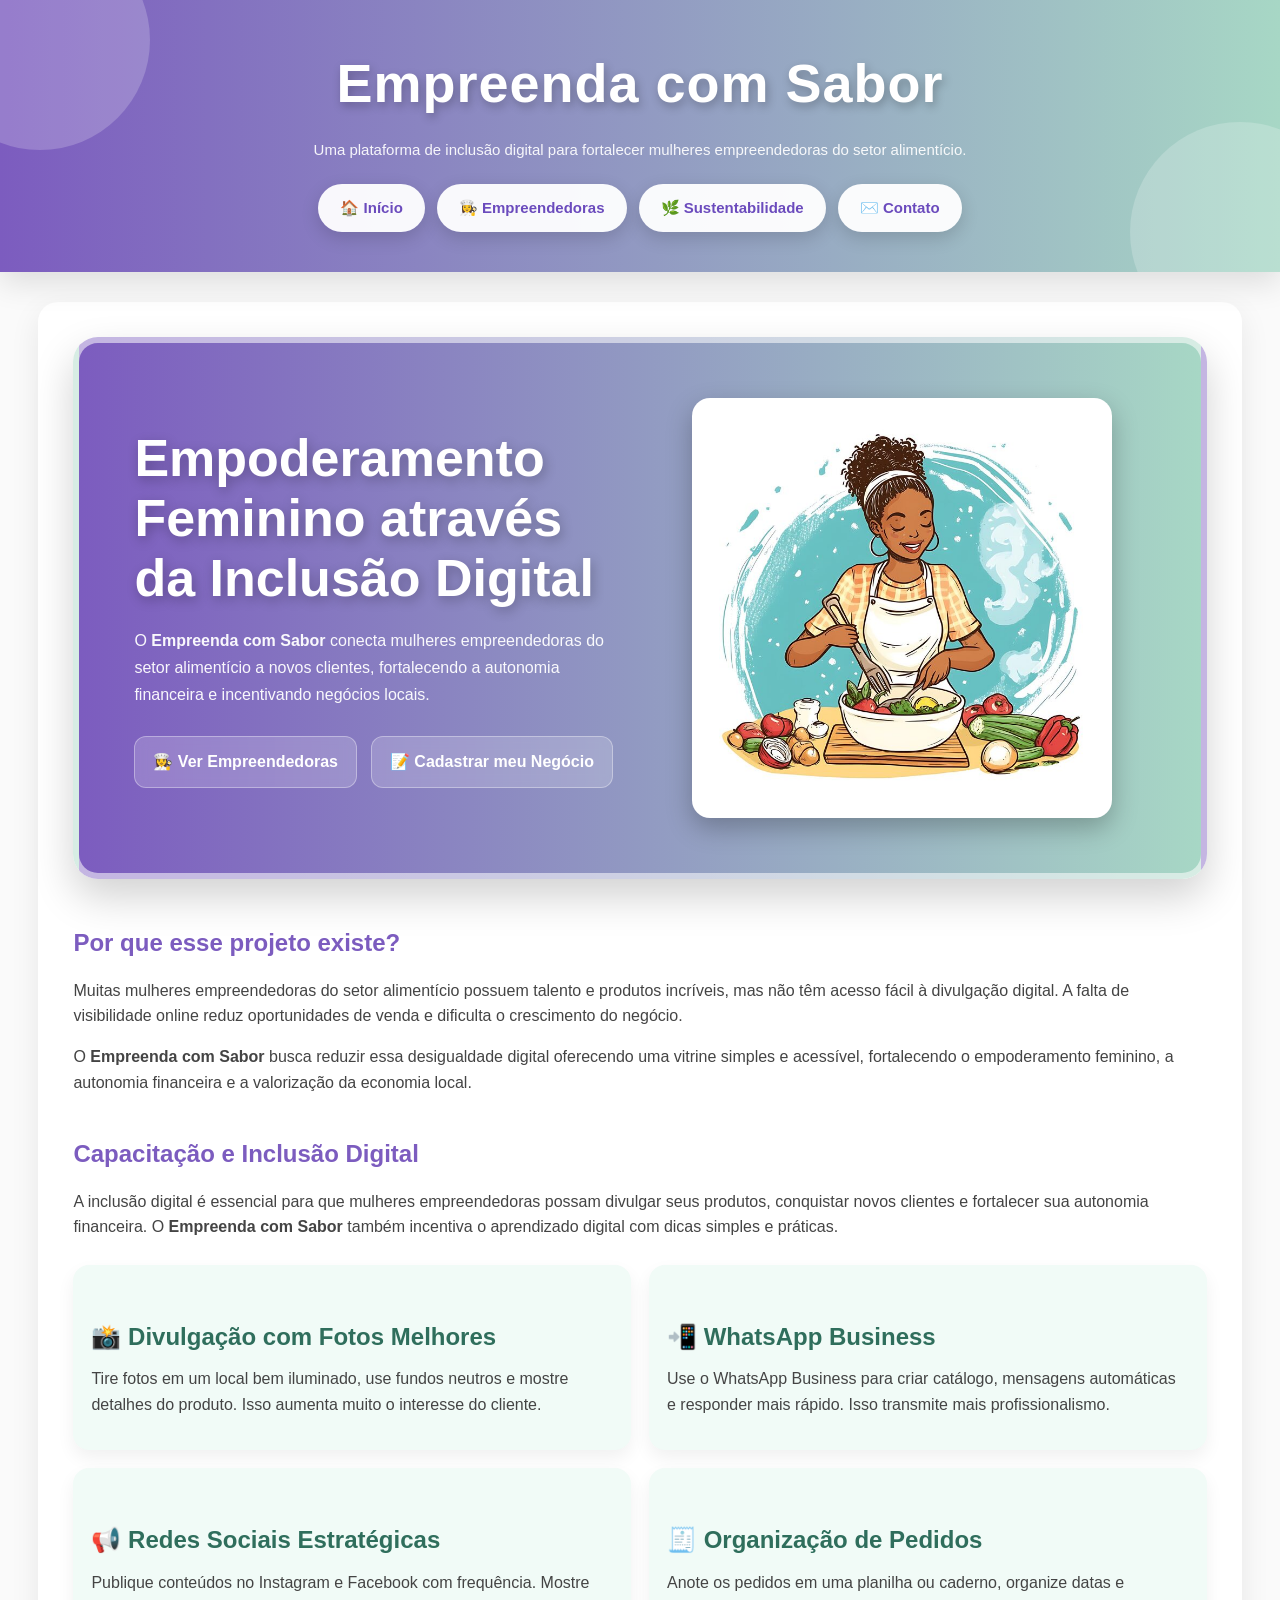
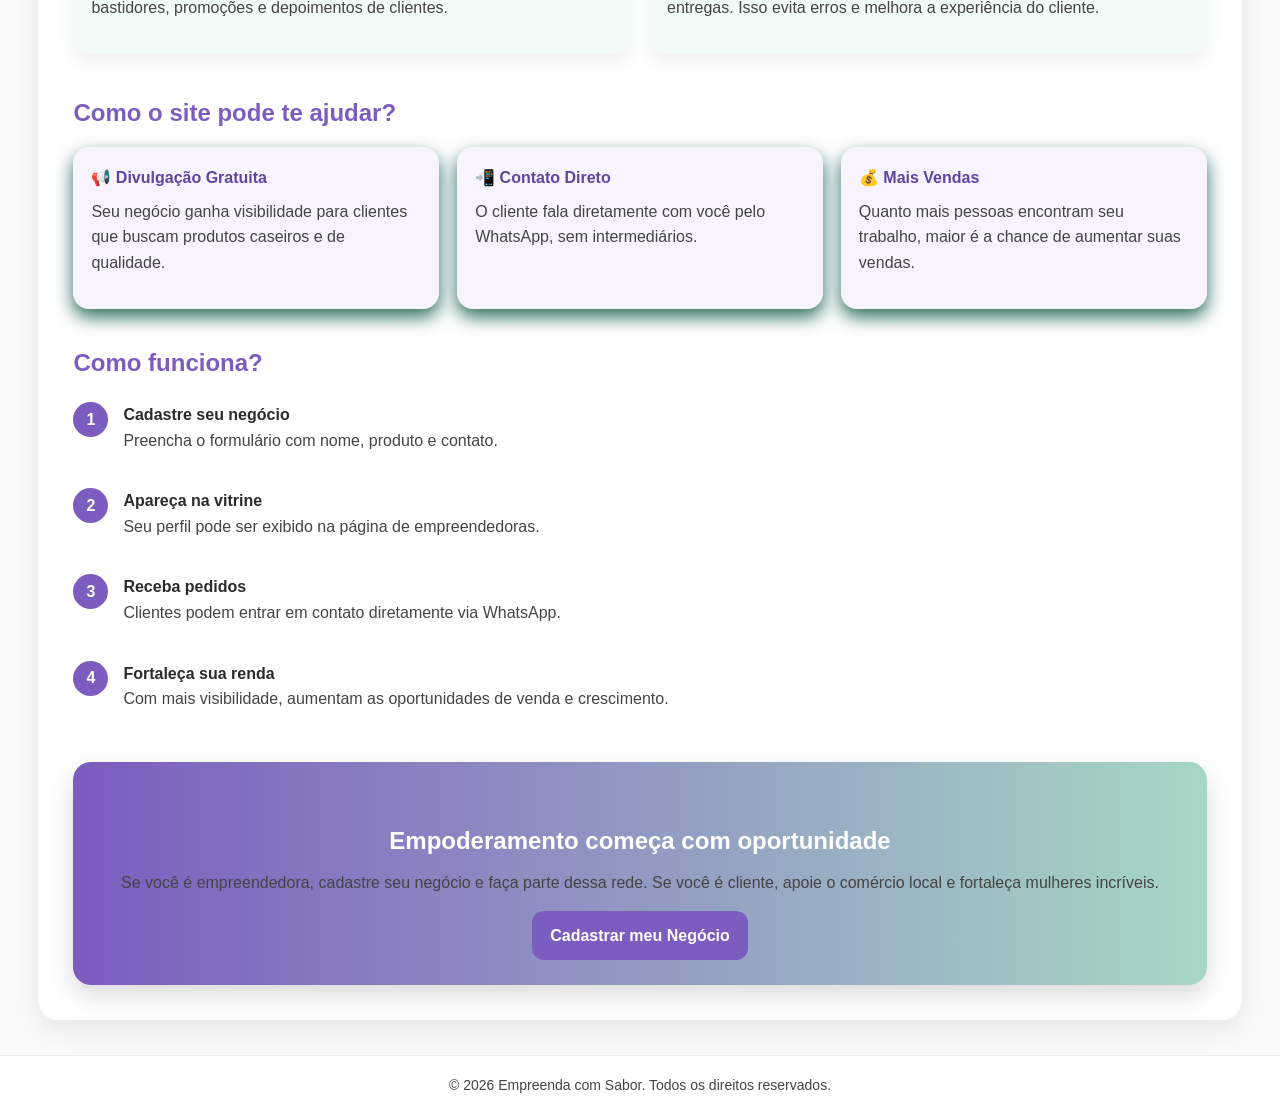
==== commit f88d34bf: "Atualização de alguns detalhes." ====
--- a/index.html
+++ b/index.html
@@ -1,65 +1,40 @@
 <!DOCTYPE html>
-<!-- ======================================================
-     ARQUIVO: index.html
-     PROJETO: Empreenda com Sabor
-     OBJETIVO: Página inicial do site
-====================================================== -->
-
 <html lang="pt-BR">
 
 <head>
     <meta charset="UTF-8">
-    <!-- Permite acentos e caracteres especiais -->
-
     <meta name="viewport" content="width=device-width, initial-scale=1.0">
-    <!-- Responsividade -->
-
     <title>Empreenda com Sabor</title>
-
-    <!-- Importa o CSS principal -->
     <link rel="stylesheet" href="css/style.css">
 </head>
 
 <body>
 
-    <!-- ======================================================
-         HEADER MODERNO (IGUAL PROTÓTIPO)
-    ======================================================= -->
+    <!-- HEADER -->
     <header class="top-header">
-
         <div class="header-content">
 
-            <!-- Logo + subtítulo -->
             <div class="logo-area">
                 <h1>Empreenda com Sabor</h1>
                 <p>Uma plataforma de inclusão digital para fortalecer mulheres empreendedoras do setor alimentício.</p>
             </div>
 
-            <!-- Menu em botões brancos com ícones -->
             <nav class="menu">
-                <a href="index.html"><span>🏠</span> Início</a>
-                <a href="empreendedoras.html"><span>👩‍🍳</span> Empreendedoras</a>
-                <a href="sustentabilidade.html"><span>🌿</span> Sustentabilidade</a>
-                <a href="contato.html"><span>✉️</span> Contato</a>
+                <a href="index.html">🏠 Início</a>
+                <a href="empreendedoras.html">👩‍🍳 Empreendedoras</a>
+                <a href="sustentabilidade.html">🌿 Sustentabilidade</a>
+                <a href="contato.html">✉️ Contato</a>
             </nav>
 
         </div>
-
     </header>
 
-
-    <!-- ======================================================
-         CONTEÚDO PRINCIPAL DA HOME
-    ======================================================= -->
+    <!-- CONTEÚDO -->
     <main class="container">
 
-        <!-- ======================================================
-             HERO PRINCIPAL (DEGRADÊ + TEXTO + IMAGEM)
-        ======================================================= -->
         <section class="hero-index">
 
             <div class="hero-index-text">
-
                 <h2>Empoderamento Feminino através da Inclusão Digital</h2>
 
                 <p>
@@ -67,12 +42,10 @@
                     a novos clientes, fortalecendo a autonomia financeira e incentivando negócios locais.
                 </p>
 
-                <!-- Botões padronizados (mesmo estilo) -->
                 <div class="hero-buttons">
                     <a class="btn" href="empreendedoras.html">👩‍🍳 Ver Empreendedoras</a>
                     <a class="btn" href="contato.html">📝 Cadastrar meu Negócio</a>
                 </div>
-
             </div>
 
             <div class="hero-index-image">
@@ -81,12 +54,7 @@
 
         </section>
 
-
-        <!-- ======================================================
-             BLOCO DE CONTEÚDO COMPLETO (TEXTO + SEÇÕES)
-        ======================================================= -->
         <section class="hero">
-
             <div class="hero-content">
 
                 <h3>Por que esse projeto existe?</h3>
@@ -98,18 +66,12 @@
                 </p>
 
                 <p>
-                    O <strong>Empreenda com Sabor</strong> busca reduzir essa desigualdade digital oferecendo uma
-                    vitrine simples
-                    e acessível, fortalecendo o empoderamento feminino, a autonomia financeira e a valorização da
-                    economia local.
+                    O <strong>Empreenda com Sabor</strong> busca reduzir essa desigualdade digital oferecendo uma vitrine
+                    simples e acessível, fortalecendo o empoderamento feminino, a autonomia financeira e a valorização
+                    da economia local.
                 </p>
 
-
-
-                <!-- ======================================================
-     SEÇÃO: INCLUSÃO DIGITAL E CAPACITAÇÃO
-     Objetivo: reforçar o impacto social do projeto
-====================================================== -->
+                <!-- SEÇÃO DIGITAL -->
                 <section class="digital-section">
 
                     <h2>Capacitação e Inclusão Digital</h2>
@@ -121,12 +83,8 @@
                         também incentiva o aprendizado digital com dicas simples e práticas.
                     </p>
 
-                    <!-- ======================================================
-         GRID DE CARDS COM DICAS DIGITAIS
-    ======================================================= -->
                     <div class="digital-cards">
 
-                        <!-- CARD 1 -->
                         <div class="digital-card">
                             <h3>📸 Divulgação com Fotos Melhores</h3>
                             <p>
@@ -135,7 +93,6 @@
                             </p>
                         </div>
 
-                        <!-- CARD 2 -->
                         <div class="digital-card">
                             <h3>📲 WhatsApp Business</h3>
                             <p>
@@ -145,7 +102,6 @@
                             </p>
                         </div>
 
-                        <!-- CARD 3 -->
                         <div class="digital-card">
                             <h3>📢 Redes Sociais Estratégicas</h3>
                             <p>
@@ -154,7 +110,6 @@
                             </p>
                         </div>
 
-                        <!-- CARD 4 -->
                         <div class="digital-card">
                             <h3>🧾 Organização de Pedidos</h3>
                             <p>
@@ -165,26 +120,9 @@
 
                     </div>
 
-                    <!-- ======================================================
-         CHAMADA PARA AÇÃO
-    ======================================================= -->
-                    <div class="digital-cta">
-                        <h3>Empoderamento começa com oportunidade</h3>
-
-                        <p>
-                            Se você é empreendedora, cadastre seu negócio e faça parte dessa rede.
-                            Se você é cliente, apoie o comércio local e fortaleça mulheres incríveis.
-                        </p>
-
-                        <a href="contato.html" class="btn">Quero Cadastrar Meu Negócio</a>
-                    </div>
-
                 </section>
 
-
-                <!-- ======================================================
-                     BENEFÍCIOS
-                ======================================================= -->
+                <!-- BENEFÍCIOS -->
                 <h3>Como o site pode te ajudar?</h3>
 
                 <div class="info-cards">
@@ -206,10 +144,7 @@
 
                 </div>
 
-
-                <!-- ======================================================
-                     PASSO A PASSO
-                ======================================================= -->
+                <!-- PASSO A PASSO -->
                 <h3>Como funciona?</h3>
 
                 <div class="steps">
@@ -248,50 +183,14 @@
 
                 </div>
 
-
-                <!-- ======================================================
-                     DEPOIMENTOS
-                ======================================================= -->
-                <h3>Histórias Inspiradoras</h3>
-
-                <div class="testimonials">
-
-                    <div class="testimonial">
-                        <p>
-                            “Depois que comecei a divulgar meu trabalho online, consegui aumentar meus pedidos e ganhar
-                            mais confiança.”
-                        </p>
-                        <strong>— Ana Oliveira</strong>
-                    </div>
-
-                    <div class="testimonial">
-                        <p>
-                            “A internet me ajudou a alcançar pessoas que nunca tinham ouvido falar do meu negócio.”
-                        </p>
-                        <strong>— Maria Silva</strong>
-                    </div>
-
-                    <div class="testimonial">
-                        <p>
-                            “Ter um espaço digital para divulgar meu produto faz toda diferença. Hoje consigo organizar
-                            melhor minhas vendas.”
-                        </p>
-                        <strong>— Carla Santos</strong>
-                    </div>
-
-                </div>
-
-
-                <!-- ======================================================
-                     CTA FINAL
-                ======================================================= -->
+                <!-- CTA FINAL -->
                 <div class="cta">
 
-                    <h3>Você também pode fazer parte dessa rede</h3>
+                    <h3>Empoderamento começa com oportunidade</h3>
 
                     <p>
-                        Cadastre seu negócio e aumente sua visibilidade.
-                        Empoderamento começa com oportunidade.
+                        Se você é empreendedora, cadastre seu negócio e faça parte dessa rede. 
+                        Se você é cliente, apoie o comércio local e fortaleça mulheres incríveis.
                     </p>
 
                     <a class="btn" href="contato.html">Cadastrar meu Negócio</a>
@@ -299,24 +198,16 @@
                 </div>
 
             </div>
-
         </section>
 
     </main>
 
-
-    <!-- ======================================================
-         RODAPÉ PADRÃO
-    ======================================================= -->
+    <!-- FOOTER -->
     <footer class="site-footer">
         <p>© 2026 Empreenda com Sabor. Todos os direitos reservados.</p>
     </footer>
 
-
-    <!-- Botão voltar ao topo -->
-    <button id="btnTopo">↑</button>
-
-    <!-- JavaScript -->
+    <button id="btnTopo" aria-label="Voltar ao topo">↑</button>
     <script src="js/script.js"></script>
 
 </body>
--- a/css/style.css
+++ b/css/style.css
@@ -1,24 +1,11 @@
-/* ======================================================
-   ARQUIVO: style.css
-   PROJETO: Empreenda com Sabor
-   OBJETIVO: Estilo completo do site (layout, cores e responsividade)
-   TEMA: Feminino moderno (Lilás + Menta)
-====================================================== */
-
-
-/* ======================================================
-   1) RESET GLOBAL
-====================================================== */
+/* -- RESET -- */
 * {
     margin: 0;
     padding: 0;
     box-sizing: border-box;
 }
 
-
-/* ======================================================
-   2) ESTILO GLOBAL DO SITE
-====================================================== */
+/* -- GERAL -- */
 body {
     font-family: Arial, sans-serif;
     background-color: #FAFAFA;
@@ -26,27 +13,17 @@
     line-height: 1.6;
 }
 
-
-/* ======================================================
-   3) CONTAINER PADRÃO (ÁREA CENTRAL DO SITE)
-====================================================== */
 .container {
     width: 94%;
     max-width: 1300px;
     margin: 30px auto;
-
     background: white;
     padding: 35px;
-
     border-radius: 20px;
-
     box-shadow: 0px 10px 30px rgba(0, 0, 0, 0.08);
 }
 
-
-/* ======================================================
-   4) TIPOGRAFIA PADRÃO
-====================================================== */
+/* -- TIPOGRAFIA -- */
 h2 {
     margin-bottom: 15px;
     color: #7C5CBF;
@@ -62,91 +39,61 @@
     margin-bottom: 15px;
 }
 
-
-/* ======================================================
-   5) HEADER (CABEÇALHO) IGUAL AO PROTÓTIPO
-====================================================== */
+/* -- HEADER -- */
 .top-header {
     background: linear-gradient(to right, #7C5CBF, #A7D7C5);
     padding: 40px 20px;
-
     text-align: center;
-
     position: relative;
     overflow: hidden;
-
     box-shadow: 0px 10px 30px rgba(0, 0, 0, 0.12);
 }
 
-/* ------------------------------------------------------
-   BOLAS DECORATIVAS NO FUNDO (IGUAL A IMAGEM)
------------------------------------------------------- */
-.top-header::before {
-    content: "";
-    position: absolute;
-
-    width: 220px;
-    height: 220px;
-
-    top: -70px;
-    left: -70px;
-
-    background: rgba(255, 255, 255, 0.20);
-    border-radius: 50%;
-}
-
+/* BOLAS DECORATIVAS */
+.top-header::before,
 .top-header::after {
     content: "";
     position: absolute;
-
     width: 220px;
     height: 220px;
-
+    background: rgba(255, 255, 255, 0.20);
+    border-radius: 50%;
+}
+
+.top-header::before {
+    top: -70px;
+    left: -70px;
+}
+
+.top-header::after {
     bottom: -70px;
     right: -70px;
-
-    background: rgba(255, 255, 255, 0.20);
-    border-radius: 50%;
-}
-
-/* ------------------------------------------------------
-   Área do logo/título do site
------------------------------------------------------- */
-.logo-area h1 {
+}
+
+.header-content {
     position: relative;
     z-index: 2;
-
+}
+
+.logo-area h1 {
     color: white;
     font-size: 54px;
-    /* AQUI está o tamanho grande igual ao protótipo */
     font-weight: bold;
-
     margin-bottom: 12px;
     letter-spacing: 1px;
-
     text-shadow: 2px 4px 10px rgba(0, 0, 0, 0.25);
 }
 
-/* Subtítulo */
 .logo-area p {
-    position: relative;
-    z-index: 2;
-
     font-size: 15px;
     color: rgba(255, 255, 255, 0.92);
-
     max-width: 780px;
     margin: auto;
     margin-bottom: 22px;
 }
 
-/* ------------------------------------------------------
-   MENU
------------------------------------------------------- */
+/* -- MENU -- */
 .menu {
-    position: relative;
-    z-index: 2;
-
     display: flex;
     justify-content: center;
     flex-wrap: wrap;
@@ -156,17 +103,12 @@
 .menu a {
     background: rgba(255, 255, 255, 0.95);
     color: #6b4bbd;
-
     text-decoration: none;
     font-weight: bold;
-
     padding: 12px 22px;
     border-radius: 30px;
-
     font-size: 15px;
-
     box-shadow: 0px 6px 18px rgba(0, 0, 0, 0.15);
-
     transition: 0.3s;
 }
 
@@ -175,67 +117,55 @@
     transform: translateY(-2px);
 }
 
-
-/* ======================================================
-   6) BOTÕES PADRÃO DO SITE
-====================================================== */
-.btn,
-.button {
+.menu a:focus,
+.btn:focus,
+select:focus,
+input:focus,
+textarea:focus {
+    outline: 3px solid #A7D7C5;
+    outline-offset: 3px;
+}
+
+/* -- BOTÕES -- */
+.btn {
     display: inline-block;
-
     background-color: #7C5CBF;
     color: white;
-
     padding: 12px 18px;
     border-radius: 12px;
-
     text-decoration: none;
     font-weight: bold;
-
     border: none;
     cursor: pointer;
-
     transition: 0.3s;
 }
 
-.btn:hover,
-.button:hover {
+.btn:hover {
     background-color: #5f44a0;
     transform: scale(1.03);
 }
 
-/* Botão secundário (outline) */
-.btn-outline,
-.button-outline {
+/* botão transparente (hero/banner) */
+.btn-outline {
     display: inline-block;
-
     padding: 12px 18px;
     border-radius: 12px;
-
     background: rgba(255, 255, 255, 0.18);
     border: 1px solid rgba(255, 255, 255, 0.35);
-
     color: white;
     font-weight: bold;
-
     text-decoration: none;
     cursor: pointer;
-
     transition: 0.3s;
     backdrop-filter: blur(6px);
 }
 
-.btn-outline:hover,
-.button-outline:hover {
+.btn-outline:hover {
     background: rgba(255, 255, 255, 0.28);
     transform: scale(1.03);
 }
 
-
-/* ======================================================
-   7) HERO PRINCIPAL (EMPODERAMENTO FEMININO)
-   Mantém sombra atrás (efeito de profundidade)
-====================================================== */
+/* -- HERO INDEX -- */
 .hero-index {
     background: linear-gradient(to right, #7C5CBF, #A7D7C5);
     border-radius: 25px;
@@ -247,23 +177,11 @@
     gap: 35px;
 
     color: white;
-
     margin-bottom: 45px;
-
-    /* sombra principal */
     box-shadow: 0px 18px 40px rgba(0, 0, 0, 0.18);
-
-    /* borda clara interna */
     border: 6px solid rgba(255, 255, 255, 0.55);
 }
 
-/* Sombra extra atrás (igual a imagem) */
-.hero-index::before {
-    content: "";
-    position: absolute;
-}
-
-/* Texto do hero */
 .hero-index-text {
     flex: 1;
 }
@@ -272,7 +190,6 @@
     font-size: 52px;
     margin-bottom: 18px;
     color: white;
-
     line-height: 1.15;
     text-shadow: 2px 4px 12px rgba(0, 0, 0, 0.25);
 }
@@ -281,31 +198,27 @@
     font-size: 16px;
     line-height: 1.7;
     margin-bottom: 28px;
-
     color: rgba(255, 255, 255, 0.95);
 }
 
-/* Botões dentro do hero */
 .hero-buttons {
     display: flex;
     gap: 14px;
     flex-wrap: wrap;
 }
 
-/* Ajuste para os dois botões ficarem iguais */
-.hero-buttons .btn,
-.hero-buttons .button {
+/* botões do hero iguais */
+.hero-buttons .btn {
     background: rgba(255, 255, 255, 0.18);
     border: 1px solid rgba(255, 255, 255, 0.35);
     backdrop-filter: blur(6px);
-}
-
-.hero-buttons .btn:hover,
-.hero-buttons .button:hover {
+    color: white;
+}
+
+.hero-buttons .btn:hover {
     background: rgba(255, 255, 255, 0.30);
 }
 
-/* Imagem do hero */
 .hero-index-image {
     flex: 1;
     display: flex;
@@ -315,31 +228,34 @@
 .hero-index-image img {
     width: 100%;
     max-width: 420px;
-
     border-radius: 18px;
     object-fit: cover;
-
     background: white;
     padding: 10px;
-
     box-shadow: 0px 10px 26px rgba(0, 0, 0, 0.25);
 }
 
-
-/* ======================================================
-   8) BANNER PADRÃO (PÁGINAS INTERNAS)
-====================================================== */
+/* -- SEÇÕES INTERNAS -- */
+.hero {
+    margin-top: 30px;
+}
+
+.hero-content h3 {
+    font-size: 24px;
+    margin-top: 35px;
+    margin-bottom: 15px;
+    color: #7C5CBF;
+}
+
+/* -- BANNER -- */
 .banner {
     background: linear-gradient(to right, #7C5CBF, #A7D7C5);
     padding: 40px 30px;
     border-radius: 22px;
-
     text-align: center;
     color: white;
-
     width: 100%;
     box-shadow: 0px 12px 30px rgba(0, 0, 0, 0.12);
-
     margin-bottom: 35px;
 }
 
@@ -358,7 +274,6 @@
 
 .banner-highlights {
     margin-top: 25px;
-
     display: flex;
     justify-content: center;
     flex-wrap: wrap;
@@ -368,33 +283,26 @@
 .banner-highlights span {
     background: rgba(255, 255, 255, 0.20);
     border: 1px solid rgba(255, 255, 255, 0.25);
-
     padding: 10px 16px;
     border-radius: 30px;
-
     font-size: 14px;
     font-weight: bold;
-
     backdrop-filter: blur(6px);
 }
 
-
-/* ======================================================
-   9) CARDS PADRÃO
-====================================================== */
+/* -- CARDS PADRÃO -- */
 .cards {
     display: grid;
     grid-template-columns: 1fr 1fr;
     gap: 18px;
+    margin-top: 20px
 }
 
 .card {
     background: #ffffff;
     border-radius: 14px;
     padding: 18px;
-
     border: 1px solid #eee;
-
     box-shadow: 0px 6px 18px rgba(0, 0, 0, 0.08);
     transition: 0.3s;
 }
@@ -417,150 +325,28 @@
 
 .card img {
     width: 100%;
-    height: 180px;
-
+    height: 280px;
     object-fit: cover;
     border-radius: 12px;
-
     margin-bottom: 12px;
 }
 
-
-/* ======================================================
-   10) LINHAS COM ÍCONES
-====================================================== */
-.info {
-    display: flex;
-    align-items: center;
-    gap: 8px;
-
-    font-size: 14px;
-    margin-bottom: 6px;
-}
-
-
-/* ======================================================
-   11) BOTÃO DENTRO DOS CARDS
-====================================================== */
-.card .btn,
-.card .button {
+.card .btn {
     width: 100%;
     text-align: center;
     margin-top: 12px;
 }
 
-
-/* ======================================================
-   12) IMAGEM PRINCIPAL SUSTENTABILIDADE
-====================================================== */
-.img-sustentabilidade {
-    width: 100%;
-    max-width: 900px;
-
-    display: block;
-    margin: 25px auto;
-
-    border-radius: 18px;
-    box-shadow: 0px 8px 22px rgba(0, 0, 0, 0.10);
-}
-
-
-/* ======================================================
-   13) FORMULÁRIOS
-====================================================== */
-select,
-input,
-textarea {
-    width: 100%;
-    padding: 12px;
-
-    border-radius: 12px;
-    border: 1px solid #ccc;
-
-    margin-top: 6px;
+/* -- LINHAS COM ÍCONES -- */
+.info {
+    display: flex;
+    align-items: center;
+    gap: 8px;
     font-size: 14px;
-}
-
-form {
-    margin-top: 20px;
-}
-
-textarea {
-    resize: none;
-}
-
-#mensagemSucesso {
-    margin-top: 15px;
-    font-weight: bold;
-    color: green;
-}
-
-
-/* ======================================================
-   14) BOTÃO VOLTAR AO TOPO
-====================================================== */
-#btnTopo {
-    position: fixed;
-    bottom: 20px;
-    right: 20px;
-
-    background: #7C5CBF;
-    color: white;
-    border: none;
-
-    padding: 12px 14px;
-    border-radius: 50%;
-
-    cursor: pointer;
-    font-size: 16px;
-
-    display: none;
-
-    box-shadow: 0px 4px 14px rgba(0, 0, 0, 0.20);
-}
-
-#btnTopo:hover {
-    background: #5f44a0;
-}
-
-
-/* ======================================================
-   RODAPÉ (FOOTER) - PROFISSIONAL
-====================================================== */
-.site-footer {
-    background: #ffffff;
-    text-align: center;
-
-    padding: 18px 12px;
-    margin-top: 35px;
-
-    border-top: 1px solid rgba(0,0,0,0.08);
-
-    font-size: 14px;
-    color: #555;
-}
-
-.site-footer p {
-    margin: 0;
-}
-
-/* ======================================================
-   HERO CONTENT (BLOCO INTERNO DO INDEX)
-====================================================== */
-.hero {
-    margin-top: 30px;
-}
-
-.hero-content h3 {
-    font-size: 24px;
-    margin-top: 35px;
-    margin-bottom: 15px;
-    color: #7C5CBF;
-}
-
-/* ======================================================
-   INFO CARDS (BENEFÍCIOS)
-====================================================== */
+    margin-bottom: 6px;
+}
+
+/* -- BENEFÍCIOS (INDEX) -- */
 .info-cards {
     display: grid;
     grid-template-columns: repeat(3, 1fr);
@@ -572,7 +358,7 @@
     background: #F8F4FF;
     border-radius: 16px;
     padding: 18px;
-    box-shadow: 0px 8px 18px rgba(0, 0, 0, 0.06);
+    box-shadow: 0px 8px 18px #2f6e5c;
     transition: 0.3s;
 }
 
@@ -585,9 +371,7 @@
     color: #5f44a0;
 }
 
-/* ======================================================
-   DIGITAL SECTION (CAPACITAÇÃO)
-====================================================== */
+/* -- DIGITAL SECTION -- */
 .digital-section {
     margin-top: 40px;
     margin-bottom: 40px;
@@ -629,9 +413,7 @@
     box-shadow: 0px 8px 18px rgba(0, 0, 0, 0.05);
 }
 
-/* ======================================================
-   PASSO A PASSO
-====================================================== */
+/* -- PASSO A PASSO -- */
 .steps {
     margin-top: 20px;
 }
@@ -655,27 +437,7 @@
     font-weight: bold;
 }
 
-/* ======================================================
-   DEPOIMENTOS
-====================================================== */
-.testimonials {
-    display: grid;
-    grid-template-columns: repeat(3, 1fr);
-    gap: 18px;
-    margin-top: 20px;
-}
-
-.testimonial {
-    background: #ffffff;
-    border-left: 5px solid #7C5CBF;
-    padding: 18px;
-    border-radius: 12px;
-    box-shadow: 0px 6px 16px rgba(0, 0, 0, 0.06);
-}
-
-/* ======================================================
-   CTA FINAL
-====================================================== */
+/* -- CTA FINAL -- */
 .cta {
     margin-top: 35px;
     padding: 25px;
@@ -691,9 +453,7 @@
     margin-bottom: 10px;
 }
 
-/* ======================================================
-   SUSTENTABILIDADE NA PRÁTICA
-====================================================== */
+/* -- SUSTENTABILIDADE -- */
 .sustentabilidade-pratica {
     margin-top: 40px;
     margin-bottom: 40px;
@@ -726,17 +486,78 @@
     color: #2f6e5c;
 }
 
-/* ======================================================
-   16) RESPONSIVIDADE (CELULAR)
-====================================================== */
+.img-sustentabilidade {
+    width: 100%;
+    max-width: 900px;
+    display: block;
+    margin: 25px auto;
+    border-radius: 18px;
+    box-shadow: 0px 8px 22px rgba(0, 0, 0, 0.10);
+}
+
+/* -- FORMULÁRIOS -- */
+select,
+input,
+textarea {
+    width: 100%;
+    padding: 12px;
+    border-radius: 12px;
+    border: 1px solid #ccc;
+    margin-top: 6px;
+    font-size: 14px;
+}
+
+form {
+    margin-top: 20px;
+}
+
+textarea {
+    resize: none;
+}
+
+#mensagemSucesso {
+    margin-top: 15px;
+    font-weight: bold;
+    color: green;
+}
+
+/* -- BOTÃO TOPO -- */
+#btnTopo {
+    position: fixed;
+    bottom: 20px;
+    right: 20px;
+    background: #7C5CBF;
+    color: white;
+    border: none;
+    padding: 12px 14px;
+    border-radius: 50%;
+    cursor: pointer;
+    font-size: 16px;
+    display: none;
+    box-shadow: 0px 4px 14px rgba(0, 0, 0, 0.20);
+}
+
+#btnTopo:hover {
+    background: #5f44a0;
+}
+
+/* -- FOOTER -- */
+.site-footer {
+    background: #ffffff;
+    text-align: center;
+    padding: 18px 12px;
+    margin-top: 35px;
+    border-top: 1px solid rgba(0, 0, 0, 0.08);
+    font-size: 14px;
+    color: #555;
+}
+
+.site-footer p {
+    margin: 0;
+}
+
+/* -- RESPONSIVO -- */
 @media (max-width: 768px) {
-
-    .info-cards,
-    .digital-cards,
-    .testimonials,
-    .pratica-cards {
-        grid-template-columns: 1fr;
-    }
 
     .container {
         padding: 25px;
@@ -760,7 +581,11 @@
         justify-content: center;
     }
 
-    .cards {
+    .cards,
+    .digital-cards,
+    .info-cards,
+    .testimonials,
+    .pratica-cards {
         grid-template-columns: 1fr;
     }
 
@@ -771,4 +596,9 @@
     .img-sustentabilidade {
         max-width: 100%;
     }
+
+     .menu a {
+        padding: 14px 22px;
+        font-size: 16px;
+    }
 }
